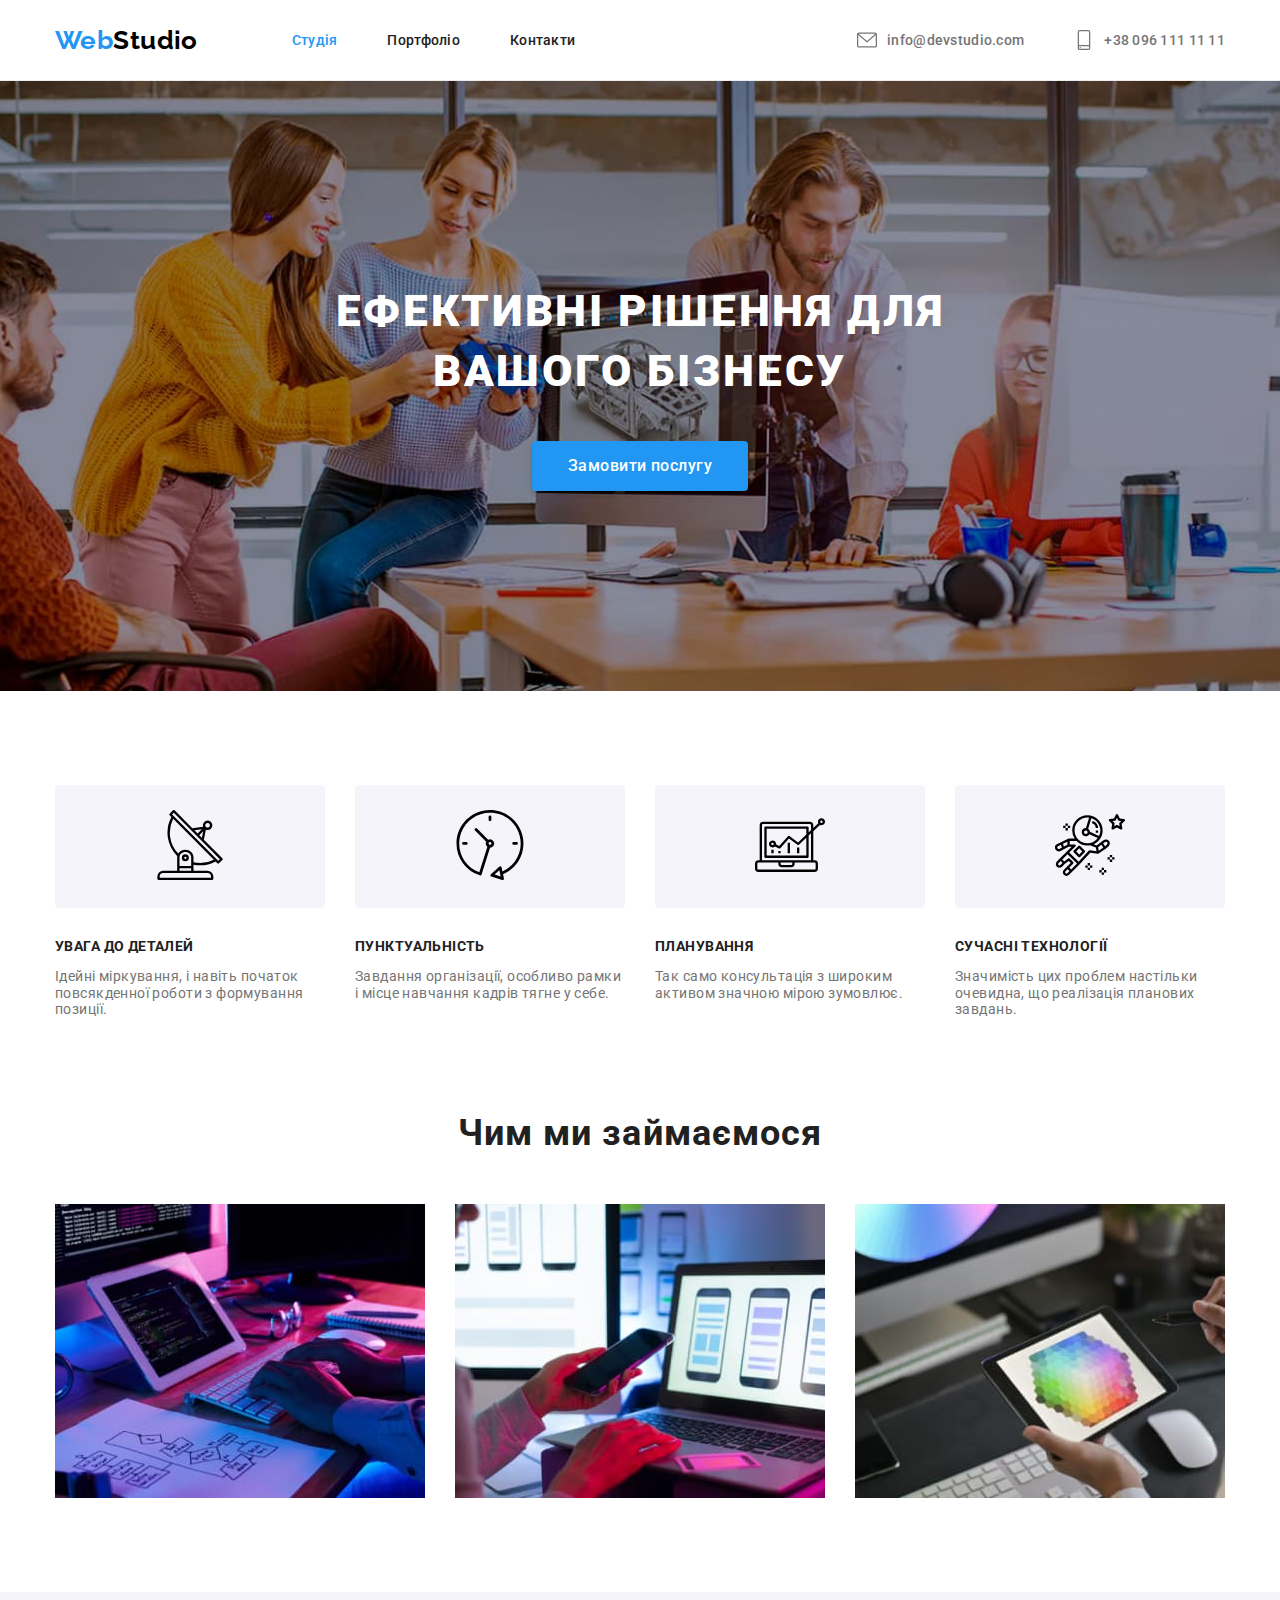
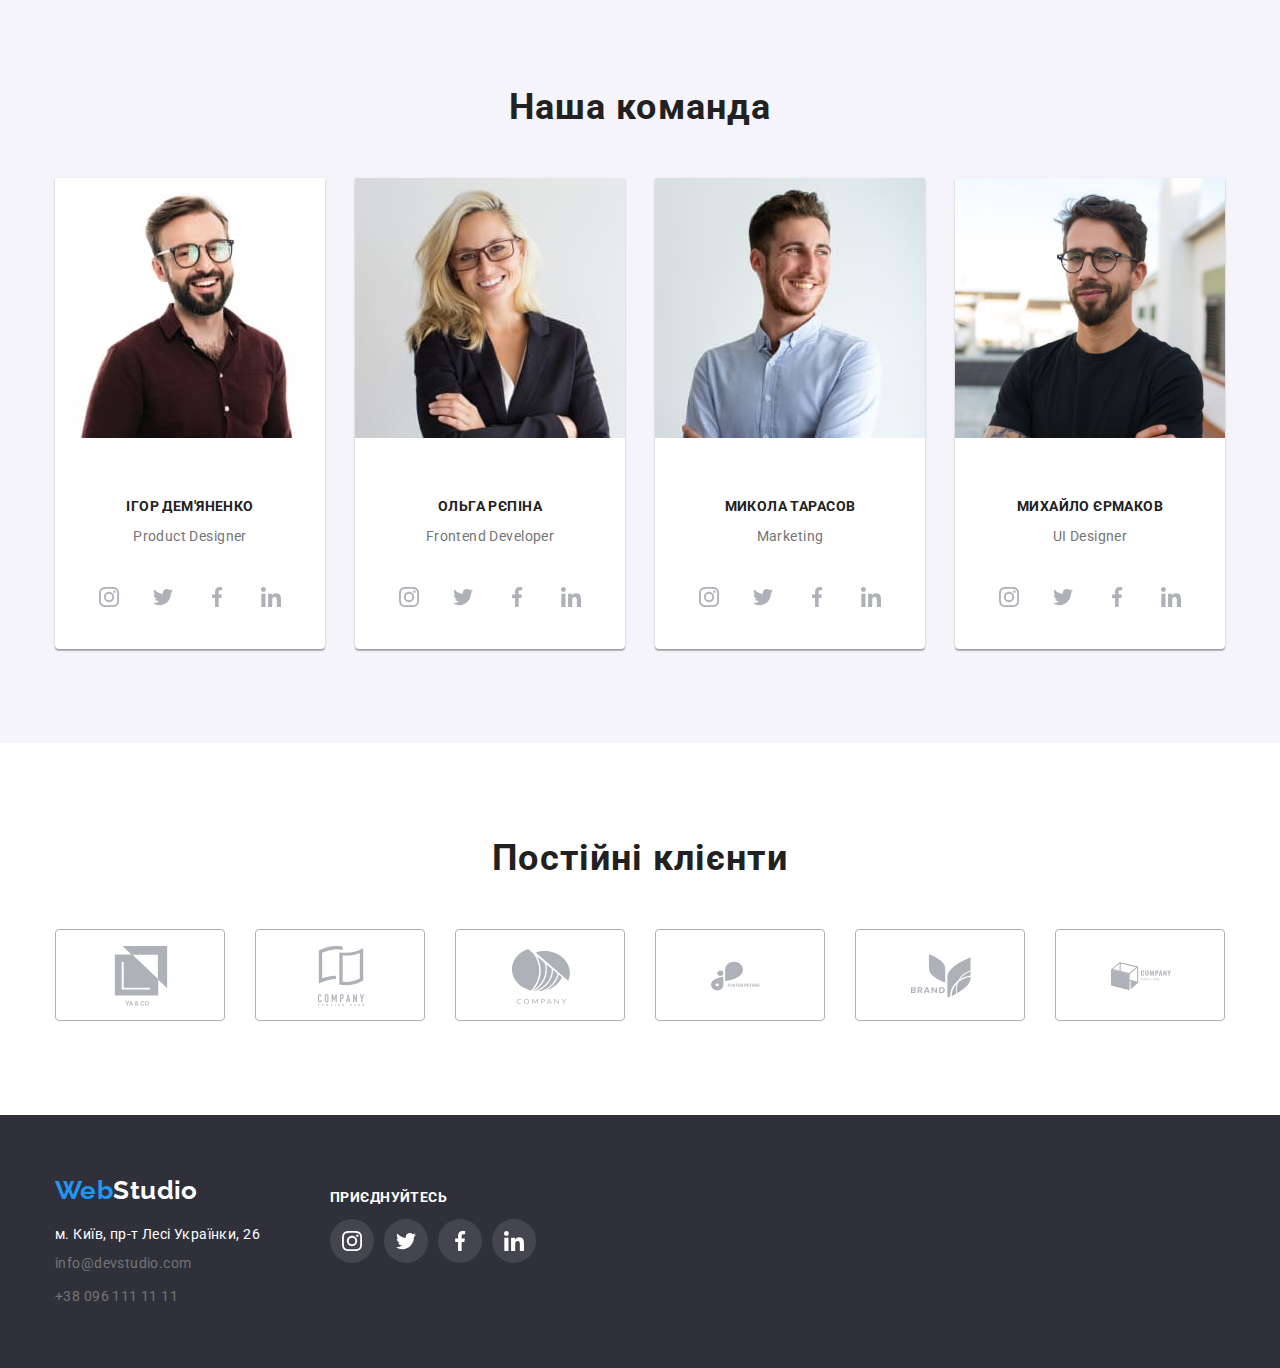
==== index.html @ eabfee30 "first push" ====
<!DOCTYPE html>
<html lang="uk">
  <head>
    <meta charset="UTF-8" />
    <meta http-equiv="X-UA-Compatible" content="IE=edge" />
    <meta name="viewport" content="width=device-width, initial-scale=1.0" />
    <title>Студія</title>
    <link
      href="https://fonts.googleapis.com/css2?family=Raleway:wght@700&family=Roboto:wght@400;500;700;900&display=swap"
      rel="stylesheet"
    />
    <link
      rel="stylesheet"
      href="https://cdnjs.cloudflare.com/ajax/libs/modern-normalize/1.0.0/modern-normalize.min.css"
    />
    <link rel="stylesheet" href="./css/style.css" />
  </head>
  <body>
    <!-- header -->
    <header class="header">
      <div class="container header-box">
        <nav class="header-nav">
          <a class="logo logo-header" href="./index.html"><span>Web</span>Studio</a>
          <ul class="nav-list">
            <li class="header-item">
              <a class="header-link current-page" href="./index.html">Студія</a>
            </li>
            <li class="header-item">
              <a class="header-link" href="./portfolio.html">Портфоліо</a>
            </li>
            <li class="header-item"><a class="header-link" href="#">Контакти</a></li>
          </ul>
        </nav>
        <ul class="header-list">
          <li class="header-item">
            <a class="header-contact" href="mailto:info@devstudio.com">
              <svg class="header-contact-icon" width="20" height="20">
                <use href="./images/icons.svg#mail"></use>
              </svg>
              info@devstudio.com</a
            >
          </li>
          <li class="header-item">
            <a class="header-contact" href="tel:+380961111111">
              <svg class="header-contact-icon" width="20" height="20">
                <use href="./images/icons.svg#phone"></use>
              </svg>
              +38 096 111 11 11</a
            >
          </li>
        </ul>
      </div>
    </header>

    <main>
      <!-- section 1 -->
      <section class="main-section overlay">
        <div class="container">
          <h1 class="main-header">Ефективні рішення для вашого бізнесу</h1>
          <button class="accent-button" type="button">Замовити послугу</button>
        </div>
      </section>
      <!-- section 2 -->
      <section class="section">
        <div class="container">
          <h2 class="visually-hidden">Наші особливості</h2>
          <ul class="section-list image-box">
            <li class="section-item">
              <div class="section-icon-box">
                <svg class="section-icon" width="70px" height="70px">
                  <use href="./images/icons.svg#antenna"></use>
                </svg>
              </div>

              <h3 class="item-header">Увага до деталей</h3>
              <p class="item-text">
                Ідейні міркування, і навіть початок повсякденної роботи з формування позиції.
              </p>
            </li>
            <li class="section-item">
              <div class="section-icon-box">
                <svg class="section-icon" width="70px" height="70px">
                  <use href="./images/icons.svg#clock"></use>
                </svg>
              </div>
              <h3 class="item-header">Пунктуальність</h3>
              <p class="item-text">
                Завдання організації, особливо рамки і місце навчання кадрів тягне у себе.
              </p>
            </li>
            <li class="section-item">
              <div class="section-icon-box">
                <svg class="section-icon" width="70px" height="70px">
                  <use href="./images/icons.svg#diagram"></use>
                </svg>
              </div>
              <h3 class="item-header">Планування</h3>
              <p class="item-text">
                Так само консультація з широким активом значною мірою зумовлює.
              </p>
            </li>
            <li class="section-item">
              <div class="section-icon-box">
                <svg class="section-icon" width="70px" height="70px">
                  <use href="./images/icons.svg#astronaut"></use>
                </svg>
              </div>
              <h3 class="item-header">Сучасні технології</h3>
              <p class="item-text">
                Значимість цих проблем настільки очевидна, що реалізація планових завдань.
              </p>
            </li>
          </ul>
        </div>
      </section>
      <!-- section 3 -->
      <section class="section image-section">
        <div class="container">
          <h2 class="section-header">Чим ми займаємося</h2>
          <ul class="section-list image-box">
            <li class="section-image-item">
              <img
                class="section-image"
                src="./images/aboutUs/img1.jpg"
                alt="людина працює на комп'ютері"
                width="370"
              />
            </li>
            <li class="section-image-item">
              <img
                class="section-image"
                src="./images/aboutUs/img2.jpg"
                alt="людина працює на телефоні"
                width="370"
              />
            </li>
            <li class="section-image-item">
              <img
                class="section-image"
                src="./images/aboutUs/img3.jpg"
                alt="людина працює на планшеті"
                width="370"
              />
            </li>
          </ul>
        </div>
      </section>
      <!-- section 4 -->
      <section class="section team-section">
        <div class="container">
          <h2 class="section-header">Наша команда</h2>
          <ul class="section-list image-box">
            <li class="section-item item-box">
              <img class="section-image" src="./images/ourTeam/ihor.jpg" alt="Ігор" width="270" />
              <div class="text-box">
                <h3 class="item-header">Ігор Дем'яненко</h3>
                <p class="item-text">Product Designer</p>
              </div>
              <!-- icons -->
              <ul class="socials">
                <li class="socials-item">
                  <a
                    class="socials-link"
                    href="https://www.instagram.com/"
                    target="_blank"
                    aria-label="instagram"
                    rel="noopener noreferrer"
                  >
                    <svg class="socials-icon" width="20" height="20">
                      <use href="./images/icons.svg#instagram"></use>
                    </svg>
                  </a>
                </li>
                <li class="socials-item">
                  <a
                    class="socials-link"
                    href="https://twitter.com/"
                    target="_blank"
                    aria-label="twitter"
                    rel="noopener noreferrer"
                  >
                    <svg class="socials-icon" width="20" height="20">
                      <use href="./images/icons.svg#twitter"></use>
                    </svg>
                  </a>
                </li>
                <li class="socials-item">
                  <a
                    class="socials-link"
                    href="https://www.facebook.com/"
                    target="_blank"
                    aria-label="facebook"
                    rel="noopener noreferrer"
                  >
                    <svg class="socials-icon" width="20" height="20">
                      <use href="./images/icons.svg#facebook"></use>
                    </svg>
                  </a>
                </li>
                <li class="socials-item">
                  <a
                    class="socials-link"
                    href="https://www.linkedin.com/"
                    target="_blank"
                    aria-label="linkedin"
                    rel="noopener noreferrer"
                  >
                    <svg class="socials-icon" width="20" height="20">
                      <use href="./images/icons.svg#linkedin"></use>
                    </svg>
                  </a>
                </li>
              </ul>
            </li>
            <li class="section-item item-box">
              <img class="section-image" src="./images/ourTeam/olha.jpg" alt="Ольга" width="270" />
              <div class="text-box">
                <h3 class="item-header">Ольга Рєпіна</h3>
                <p class="item-text">Frontend Developer</p>
              </div>
              <ul class="socials">
                <li class="socials-item">
                  <a
                    class="socials-link"
                    href="https://www.instagram.com/"
                    target="_blank"
                    aria-label="instagram"
                    rel="noopener noreferrer"
                  >
                    <svg class="socials-icon" width="20" height="20">
                      <use href="./images/icons.svg#instagram"></use>
                    </svg>
                  </a>
                </li>
                <li class="socials-item">
                  <a
                    class="socials-link"
                    href="https://twitter.com/"
                    target="_blank"
                    aria-label="twitter"
                    rel="noopener noreferrer"
                  >
                    <svg class="socials-icon" width="20" height="20">
                      <use href="./images/icons.svg#twitter"></use>
                    </svg>
                  </a>
                </li>
                <li class="socials-item">
                  <a
                    class="socials-link"
                    href="https://www.facebook.com/"
                    target="_blank"
                    aria-label="facebook"
                    rel="noopener noreferrer"
                  >
                    <svg class="socials-icon" width="20" height="20">
                      <use href="./images/icons.svg#facebook"></use>
                    </svg>
                  </a>
                </li>
                <li class="socials-item">
                  <a
                    class="socials-link"
                    href="https://www.linkedin.com/"
                    target="_blank"
                    aria-label="linkedin"
                    rel="noopener noreferrer"
                  >
                    <svg class="socials-icon" width="20" height="20">
                      <use href="./images/icons.svg#linkedin"></use>
                    </svg>
                  </a>
                </li>
              </ul>
            </li>
            <li class="section-item item-box">
              <img
                class="section-image"
                src="./images/ourTeam/mykola.jpg"
                alt="Микола"
                width="270"
              />
              <div class="text-box">
                <h3 class="item-header">Микола Тарасов</h3>
                <p class="item-text">Marketing</p>
              </div>
              <ul class="socials">
                <li class="socials-item">
                  <a
                    class="socials-link"
                    href="https://www.instagram.com/"
                    target="_blank"
                    aria-label="instagram"
                    rel="noopener noreferrer"
                  >
                    <svg class="socials-icon" width="20" height="20">
                      <use href="./images/icons.svg#instagram"></use>
                    </svg>
                  </a>
                </li>
                <li class="socials-item">
                  <a
                    class="socials-link"
                    href="https://twitter.com/"
                    target="_blank"
                    aria-label="twitter"
                    rel="noopener noreferrer"
                  >
                    <svg class="socials-icon" width="20" height="20">
                      <use href="./images/icons.svg#twitter"></use>
                    </svg>
                  </a>
                </li>
                <li class="socials-item">
                  <a
                    class="socials-link"
                    href="https://www.facebook.com/"
                    target="_blank"
                    aria-label="facebook"
                    rel="noopener noreferrer"
                  >
                    <svg class="socials-icon" width="20" height="20">
                      <use href="./images/icons.svg#facebook"></use>
                    </svg>
                  </a>
                </li>
                <li class="socials-item">
                  <a
                    class="socials-link"
                    href="https://www.linkedin.com/"
                    target="_blank"
                    aria-label="linkedin"
                    rel="noopener noreferrer"
                  >
                    <svg class="socials-icon" width="20" height="20">
                      <use href="./images/icons.svg#linkedin"></use>
                    </svg>
                  </a>
                </li>
              </ul>
            </li>
            <li class="section-item item-box">
              <img
                class="section-image"
                src="./images/ourTeam/myhailo.jpg"
                alt="Михайло"
                width="270"
              />
              <div class="text-box">
                <h3 class="item-header">Михайло Єрмаков</h3>
                <p class="item-text">UI Designer</p>
              </div>
              <ul class="socials">
                <li class="socials-item">
                  <a
                    class="socials-link"
                    href="https://www.instagram.com/"
                    target="_blank"
                    aria-label="instagram"
                    rel="noopener noreferrer"
                  >
                    <svg class="socials-icon" width="20" height="20">
                      <use href="./images/icons.svg#instagram"></use>
                    </svg>
                  </a>
                </li>
                <li class="socials-item">
                  <a
                    class="socials-link"
                    href="https://twitter.com/"
                    target="_blank"
                    aria-label="twitter"
                    rel="noopener noreferrer"
                  >
                    <svg class="socials-icon" width="20" height="20">
                      <use href="./images/icons.svg#twitter"></use>
                    </svg>
                  </a>
                </li>
                <li class="socials-item">
                  <a
                    class="socials-link"
                    href="https://www.facebook.com/"
                    target="_blank"
                    aria-label="facebook"
                    rel="noopener noreferrer"
                  >
                    <svg class="socials-icon" width="20" height="20">
                      <use href="./images/icons.svg#facebook"></use>
                    </svg>
                  </a>
                </li>
                <li class="socials-item">
                  <a
                    class="socials-link"
                    href="https://www.linkedin.com/"
                    target="_blank"
                    aria-label="linkedin"
                    rel="noopener noreferrer"
                  >
                    <svg class="socials-icon" width="20" height="20">
                      <use href="./images/icons.svg#linkedin"></use>
                    </svg>
                  </a>
                </li>
              </ul>
            </li>
          </ul>
        </div>
      </section>
      <!-- section 5 -->
      <section class="section">
        <div class="container">
          <h2 class="section-header">Постійні клієнти</h2>
          <ul class="section-list">
            <li class="client-item">
              <svg class="client-icon" width="106" height="60">
                <use class="" href="./images/icons.svg#group-1"></use>
              </svg>
            </li>
            <li class="client-item">
              <svg class="client-icon" width="106" height="60">
                <use class="" href="./images/icons.svg#group-2"></use>
              </svg>
            </li>
            <li class="client-item">
              <svg class="client-icon" width="106" height="60">
                <use class="" href="./images/icons.svg#group-3"></use>
              </svg>
            </li>
            <li class="client-item">
              <svg class="client-icon" width="106" height="60">
                <use class="" href="./images/icons.svg#group-4"></use>
              </svg>
            </li>
            <li class="client-item">
              <svg class="client-icon" width="106" height="60">
                <use class="" href="./images/icons.svg#group-5"></use>
              </svg>
            </li>
            <li class="client-item">
              <svg class="client-icon" width="106" height="60">
                <use class="" href="./images/icons.svg#group-6"></use>
              </svg>
            </li>
          </ul>
        </div>
      </section>
    </main>

    <!-- footer -->
    <footer class="footer">
      <div class="container logo-wraper">
        <div class="">
          <a class="logo logo-footer" href="#"><span>Web</span>Studio</a>
          <address class="address">
            <ul class="footer-list">
              <li class="footer-item">
                <a
                  class="footer-header"
                  href="https://goo.gl/maps/QE7qxqaoZU5Wftew7"
                  target="_blank"
                  rel="noopener noreferrer"
                  >м. Київ, пр-т Лесі Українки, 26</a
                >
              </li>
              <li class="footer-item">
                <a class="footer-text" href="mailto:info@devstudio.com">info@devstudio.com</a>
              </li>
              <li class="footer-item">
                <a class="footer-text" href="tel:+380961111111">+38 096 111 11 11</a>
              </li>
            </ul>
          </address>
        </div>
        <div class="footer-socials">
          <h3 class="footer-socials-heading">приєднуйтесь</h3>
          <ul class="socials">
            <li class="socials-item">
              <a
                class="socials-link"
                href="https://www.instagram.com/"
                target="_blank"
                aria-label="instagram"
                rel="noopener noreferrer"
              >
                <svg class="socials-icon" width="20" height="20">
                  <use href="./images/icons.svg#instagram"></use>
                </svg>
              </a>
            </li>
            <li class="socials-item">
              <a
                class="socials-link"
                href="https://twitter.com/"
                target="_blank"
                aria-label="twitter"
                rel="noopener noreferrer"
              >
                <svg class="socials-icon" width="20" height="20">
                  <use href="./images/icons.svg#twitter"></use>
                </svg>
              </a>
            </li>
            <li class="socials-item">
              <a
                class="socials-link"
                href="https://www.facebook.com/"
                target="_blank"
                aria-label="facebook"
                rel="noopener noreferrer"
              >
                <svg class="socials-icon" width="20" height="20">
                  <use href="./images/icons.svg#facebook"></use>
                </svg>
              </a>
            </li>
            <li class="socials-item">
              <a
                class="socials-link"
                href="https://www.linkedin.com/"
                target="_blank"
                aria-label="linkedin"
                rel="noopener noreferrer"
              >
                <svg class="socials-icon" width="20" height="20">
                  <use href="./images/icons.svg#linkedin"></use>
                </svg>
              </a>
            </li>
          </ul>
        </div>
      </div>
    </footer>
  </body>
</html>
---- css/style.css ----
:root {
  --logo-main-color: #000000;
  --accent-color: #2196f3;
  --button-active: #188ce8;
  --main-text-color: #212121;
  --secondary-text-color: #757575;
  --address-color: rgba(255, 255, 255, 0.6);
  --main-header-color: #ffffff;
  --background-dark-color: #2f303a;
  --team-background: #f5f4fa;
  --socials-icon-color: #AFB1B8;
}

body {
  font-size: 14px;
  font-family: 'Roboto', sans-serif;
  letter-spacing: 0.03em;
  color: var(--primary-text-color);
  background-color: var(--primary-white-color);
}

ul {
  margin: 0;
  padding: 0;
}
.container {
  width: 1200px;
  margin: 0 auto;
  padding: 0 15px;
}
a {
  text-decoration: none;
}
img {
  display: block;
  max-width: 100%;
  height: auto;
}
li {
  list-style: none;
}

  /* main */

.header {
  border-bottom: 1px solid #ececec;
}
.header-nav {
  display: flex;
  align-items: center;
}
.logo {
  font-family: 'Raleway';
  font-style: normal;
  font-weight: 700;
  font-size: 26px;
  line-height: calc(31 / 26);
  letter-spacing: 0, 03em;
  color: var(--logo-main-color);
}
.logo span {
  color: var(--accent-color);
}
.nav-list {
  display: flex;
  gap: 50px;
}

.header-list {
  display: flex;
  gap: 50px;
  align-items: center;
}

.header-item {
  font-family: 'Roboto';
  font-style: normal;
  font-weight: 500;
  line-height: calc(16 / 14);
  letter-spacing: 0.02em;
}

.header-link {
  color: var(--main-text-color);
  display: inline-block;
  padding: 32px 0;
}
.current-page {
  color: var(--accent-color);
}

.header-link:hover,
.header-link:focus,
.header-contact:hover,
.header-contact:focus,
.footer-header:hover,
.footer-header:focus,
.footer-text:hover,
.footer-text:focus {
  color: var(--accent-color);
}
.header-box {
  display: flex;
  align-items: center;
  justify-content: space-between;
}
.header-contact {
  display: flex;
  align-items: center;
  gap: 10px;
  color: var(--secondary-text-color);

}
.header-contact-icon{
  fill: currentColor;
}
/*  section 2 */
.main-section {
  background-color: var(--background-dark-color);
  padding-top: 200px ;
  padding-bottom: 200px ;
}
.overlay{
  display: flex;
  margin-left: auto;
  margin-right: auto;
  max-width: 1600px;
  background-image: url(../images/overlay.jpg);
  background-size: cover;
  background-position: center;
  background-repeat: no-repeat;
  
  

}
.main-header {
  font-weight: 900;
  font-size: 44px;
  line-height: calc(60 / 44);
  text-align: center;
  letter-spacing: 0.06em;
  text-transform: uppercase;
  color: var(--main-header-color);
  width: 700px;
  margin: 0 auto 40px auto;
}

.button {
  height: 38px;
  font-weight: 500;
  font-size: 16px;
  line-height: calc(26 / 16);
  text-align: center;
  letter-spacing: 0.03em;
  color: var(--main-text-color);
  border: none;
  background: var(--team-background);
  border-radius: 4px;
}

.button:hover,
.button:focus {
  background: #2196f3;
  box-shadow: 0px 3px 1px rgba(0, 0, 0, 0.1), 0px 1px 2px rgba(0, 0, 0, 0.08),
    0px 2px 2px rgba(0, 0, 0, 0.12);
  border-radius: 4px;
  cursor: pointer;
  color: var(--main-header-color);
}
.accent-button {
  display: block;
  height: 38px;
  font-weight: 500;
  font-size: 16px;
  line-height: calc(26 / 16);
  text-align: center;
  letter-spacing: 0.03em;
  color: var(--main-header-color);
  background: var(--accent-color);
  width: 216px;
  height: 50px;
  margin-left: auto;
  margin-right: auto;
  box-shadow: 0px 4px 4px rgba(0, 0, 0, 0.15);
  display: block;
  margin: 0 auto;
  border: none;
  cursor: pointer;
  border-radius: 4px;
}
.accent-button:hover,
.accent-button:focus {
  background: var(--button-active);
  box-shadow: 0px 4px 4px rgba(0, 0, 0, 0.15);
  border-radius: 4px;
}

.section {
  padding-top: 94px;
  padding-bottom: 94px;
}

.visually-hidden {
  position: absolute;
  width: 1px;
  height: 1px;
  margin: -1px;
  border: 0;
  padding: 0;

  white-space: nowrap;
  clip-path: inset(100%);
  clip: rect(0 0 0 0);
  overflow: hidden;
}

.section-icon-box{
  background: #F5F4FA;
 border-radius: 4px;
}


.section-list {
  display: flex;
  gap: 30px;
}

.section-item {
  width: 270px;
}

.section-icon{
  margin: 25px 100px;
  background: #F5F4FA;
  border-radius: 4px;
}

.section-image-item {
  width: 370px;
}

.section-image {
  width: inherit;
}

.image-box {
  justify-content: center;
}
.item-header
{
  font-weight: 700;
  font-size: 14px;
  line-height: calc(16 / 14);
  letter-spacing: 0.03em;
  text-transform: uppercase;
  color: var(--main-text-color);
  margin-top: 30px;
}
.item-text,
.card-text {
  font-weight: 400;
  line-height: calc(19 / 16);
  letter-spacing: 0.03em;
  color: var(--secondary-text-color);
  margin-top: 0;
  margin-bottom: 0;
}

.section-header {
  font-weight: 700;
  font-size: 36px;
  line-height: calc(42 / 36);
  text-align: center;
  letter-spacing: 0.03em;
  color: var(--main-text-color);
  margin-bottom: 50px;
  margin-top: 0%;
}

.item-box {
  background: #ffffff;
  box-shadow: 0px 1px 3px rgba(0, 0, 0, 0.12), 0px 1px 1px rgba(0, 0, 0, 0.14),
    0px 2px 1px rgba(0, 0, 0, 0.2);
  border-radius: 0px 0px 4px 4px;
  text-align: center;
}

.text-box {
  padding: 30px;

}
.image-section {
  padding-top: 0;
}
.team-section {
  background: #f5f4fa;
}
.footer {
  background-color: var(--background-dark-color);
  padding-top: 60px;
  padding-bottom: 60px;
}

.footer-header {
  font-style: normal;
  font-weight: 400;
  font-size: 14px;
  line-height: calc(16 / 14);
  letter-spacing: 0.03em;
  color: var(--main-header-color);
}
.footer-text {
  font-family: 'Roboto';
  font-style: normal;
  font-weight: 400;
  font-size: 14px;
  line-height: calc(24 / 14);
  letter-spacing: 0.03em;
  color: var(--secondary-text-color);
}

  /* portfolio */

.button-list {
  display: flex;
  justify-content: center;
  margin-bottom: 50px;
}
.button-item:not(:last-child) {
  margin-right: 8px;
}
.button-box {
  display: inline-block;
  padding: 6px 22px;
}
.card-list {
  width: inherit;
  display: flex;
  justify-content: center;
  flex-wrap: wrap;
  margin: -15px;
}

.card-item {
  margin: 15px;
  background: var(--main-header-color);
  width: 370px;
}
.card-item:hover,
.card-item:focus{
  box-shadow: 0px 1px 1px rgba(0, 0, 0, 0.12), 0px 4px 4px rgba(0, 0, 0, 0.06), 1px 4px 6px rgba(0, 0, 0, 0.16);
}

.card-header {
  font-weight: 700;
  line-height: calc(16 / 14);

  margin-top: 0;
}
.card-box {
  padding: 20px 24px;
  border-left: 1px solid #eeeeee;
  border-bottom: 1px solid #eeeeee;
  border-right: 1px solid #eeeeee;
}

.card-header {
  color: #212121;
  margin-bottom: 0;
  font-size: 18px;
  line-height: calc(36 / 18);
  letter-spacing: 0.06em;
}

.card-text {
  margin-top: 4px;
  font-size: 16px;
  line-height: calc(30 / 16);
  letter-spacing: 0.03em;
}



.logo-header {
  margin-right: 94px;
}

.logo-wraper{
  display: flex;
  gap: 70px;
}

.logo-footer {
  color: var(--main-header-color);
}

.address {
  margin-top: 20px;
}
.footer-item:not(:last-child) {
  margin-bottom: 9px;
}

  /* socials */

.socials{
  display: flex;
  gap: 10px;
  justify-content: center;
  padding-bottom: 30px;
}

.socials-item{

}

.socials-link{
  display: flex;
  align-items: center;
  justify-content: center;
  width: 44px;
  height: 44px;
  color: var(--socials-icon-color);
  background-color: var(--main-header-color);
  border-radius: 50px;
}

.socials-icon{
  fill: currentColor;
  
}

.socials-link:hover,
.socials-link:focus{
  color: var(--main-header-color);
  background-color: var(--accent-color);
}

.client-item{
  padding: 16px 32px;
  width: 170px;
  height: 92px;
  border: 1px solid var(--socials-icon-color);
  border-radius: 4px;
  color: var(--socials-icon-color);
}

.client-icon{
  fill: var(--socials-icon-color);
}
.client-item:hover,
.client-item:focus{
  color: var(--accent-color);
  border: 1px solid var(--accent-color);
}
.client-icon:hover,
.client-icon:focus{
  fill: currentColor;
}
/* .footer-socials*/

.footer-socials {
  display: inline-block;
}

.footer-socials-heading {
  font-weight: 700;
  font-size: 14px;
  line-height: calc(16 / 14);
  letter-spacing: 0.03em;
  text-transform: uppercase;
  color: var(--main-header-color);
}

.footer-socials .socials-link {
  color: var(--main-header-color);
  background-color: rgba(255, 255, 255, 0.1);
}

.footer-socials .socials-link:hover,
.footer-socials .socials-link:focus  {
  color: var(--main-header-color);
  background-color: var(--accent-color);
}
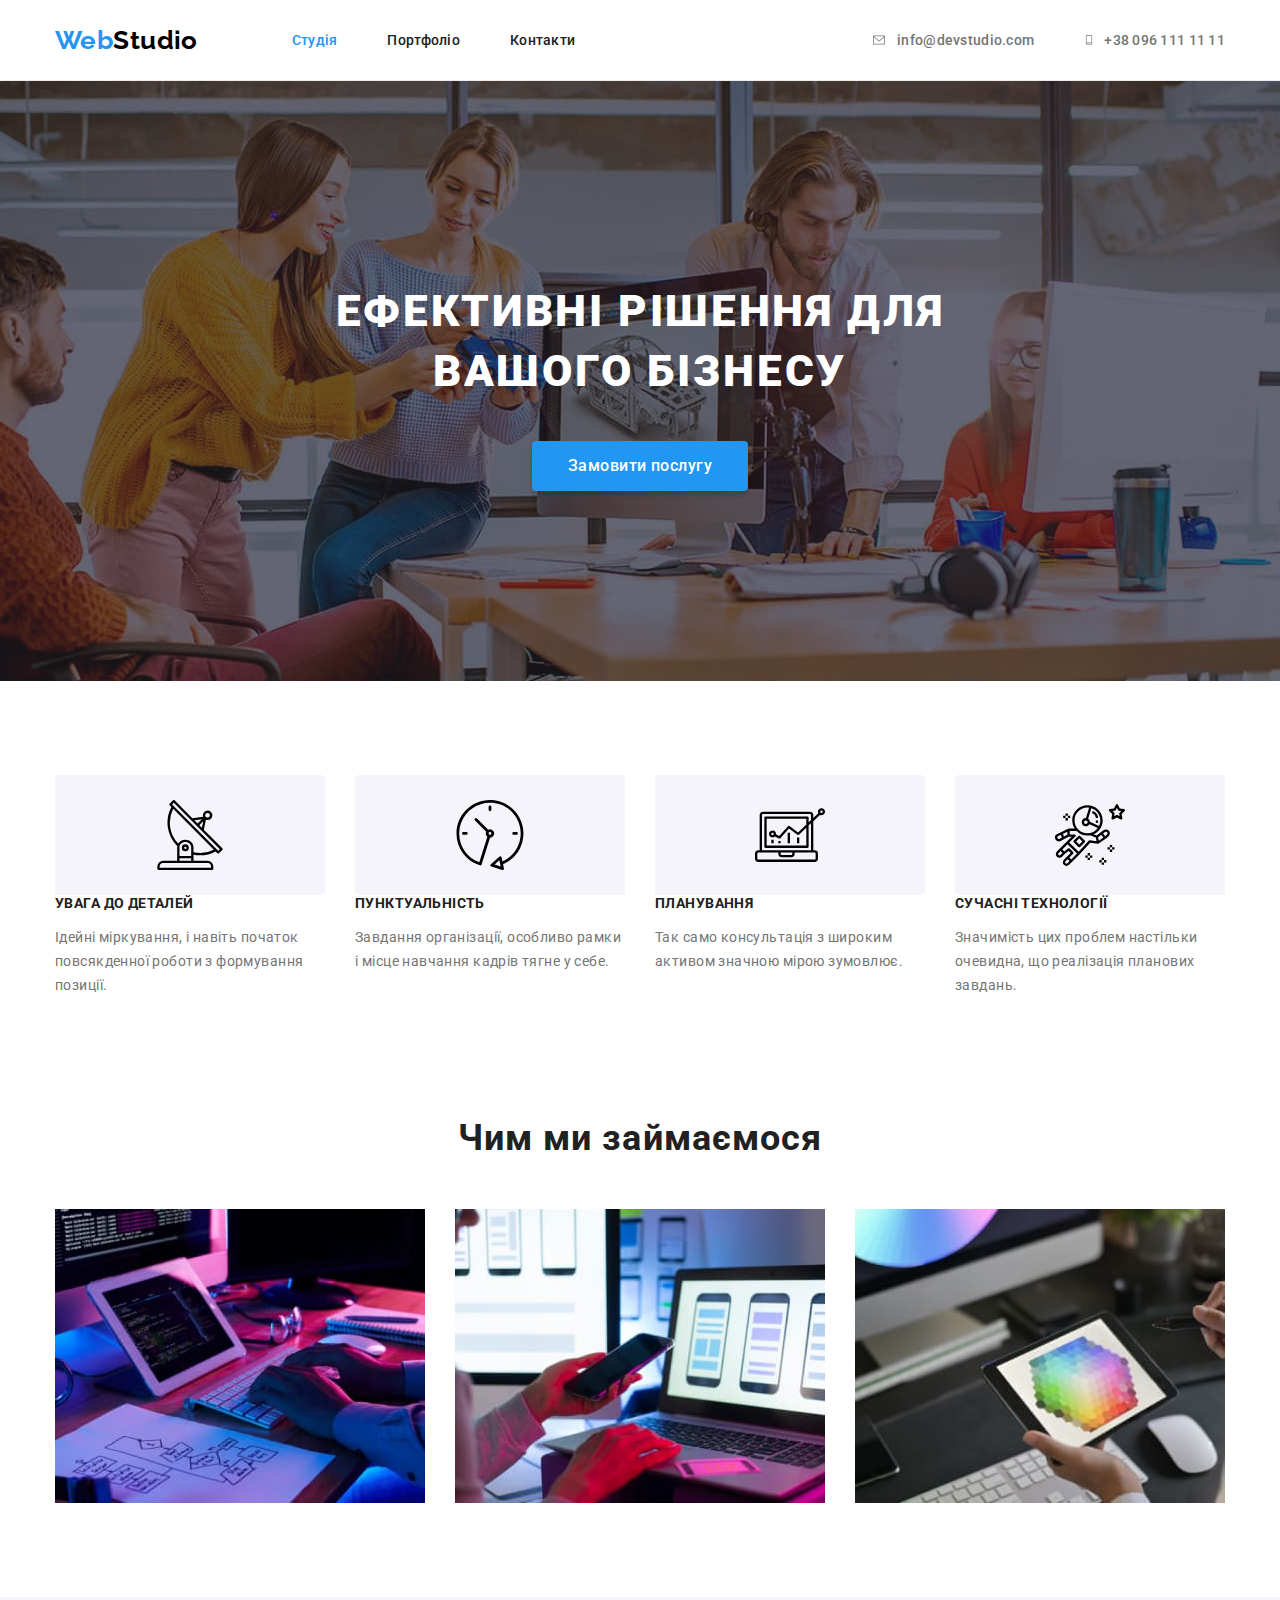
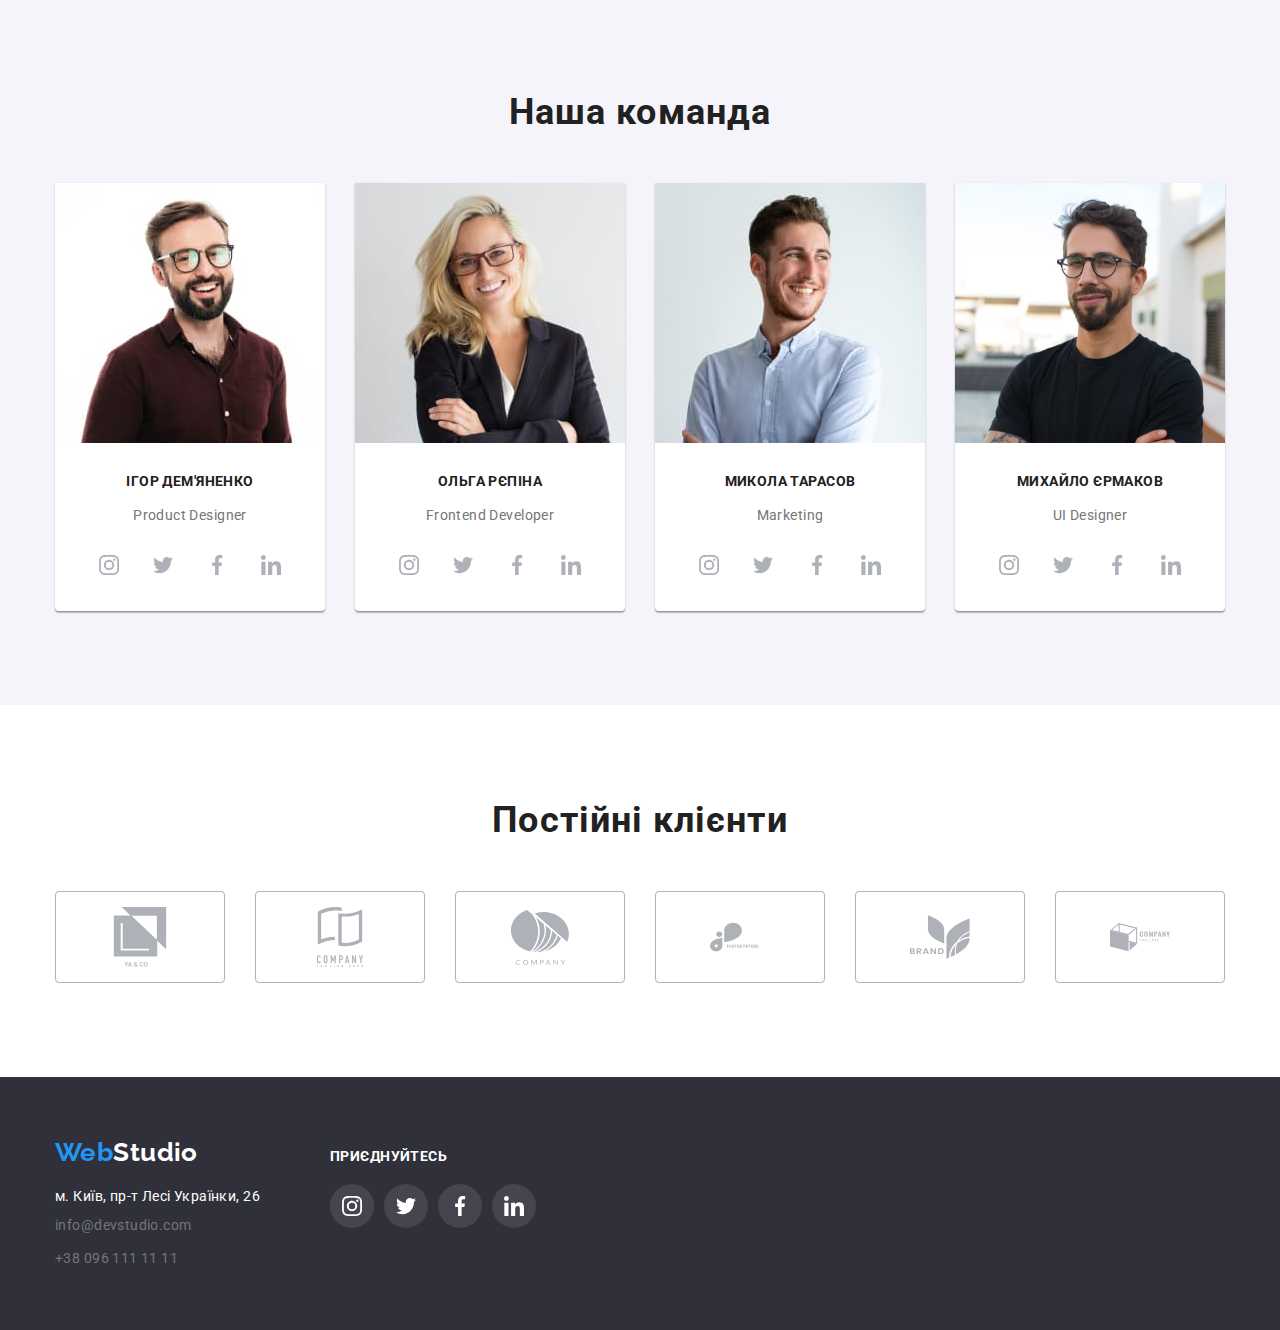
==== commit f4b72817: "mail & phone is incorrect" ====
--- a/index.html
+++ b/index.html
@@ -34,7 +34,7 @@
         <ul class="header-list">
           <li class="header-item">
             <a class="header-contact" href="mailto:info@devstudio.com">
-              <svg class="header-contact-icon" width="20" height="20">
+              <svg class="header-contact-icon" width="16" height="12">
                 <use href="./images/icons.svg#mail"></use>
               </svg>
               info@devstudio.com</a
@@ -42,7 +42,7 @@
           </li>
           <li class="header-item">
             <a class="header-contact" href="tel:+380961111111">
-              <svg class="header-contact-icon" width="20" height="20">
+              <svg class="header-contact-icon" width="10" height="16">
                 <use href="./images/icons.svg#phone"></use>
               </svg>
               +38 096 111 11 11</a
@@ -155,123 +155,124 @@
               <div class="text-box">
                 <h3 class="item-header">Ігор Дем'яненко</h3>
                 <p class="item-text">Product Designer</p>
-              </div>
-              <!-- icons -->
-              <ul class="socials">
-                <li class="socials-item">
-                  <a
-                    class="socials-link"
-                    href="https://www.instagram.com/"
-                    target="_blank"
-                    aria-label="instagram"
-                    rel="noopener noreferrer"
-                  >
-                    <svg class="socials-icon" width="20" height="20">
-                      <use href="./images/icons.svg#instagram"></use>
-                    </svg>
-                  </a>
-                </li>
-                <li class="socials-item">
-                  <a
-                    class="socials-link"
-                    href="https://twitter.com/"
-                    target="_blank"
-                    aria-label="twitter"
-                    rel="noopener noreferrer"
-                  >
-                    <svg class="socials-icon" width="20" height="20">
-                      <use href="./images/icons.svg#twitter"></use>
-                    </svg>
-                  </a>
-                </li>
-                <li class="socials-item">
-                  <a
-                    class="socials-link"
-                    href="https://www.facebook.com/"
-                    target="_blank"
-                    aria-label="facebook"
-                    rel="noopener noreferrer"
-                  >
-                    <svg class="socials-icon" width="20" height="20">
-                      <use href="./images/icons.svg#facebook"></use>
-                    </svg>
-                  </a>
-                </li>
-                <li class="socials-item">
-                  <a
-                    class="socials-link"
-                    href="https://www.linkedin.com/"
-                    target="_blank"
-                    aria-label="linkedin"
-                    rel="noopener noreferrer"
-                  >
-                    <svg class="socials-icon" width="20" height="20">
-                      <use href="./images/icons.svg#linkedin"></use>
-                    </svg>
-                  </a>
-                </li>
-              </ul>
+                <!-- icons -->
+                <ul class="socials">
+                  <li class="socials-item">
+                    <a
+                      class="socials-link"
+                      href="https://www.instagram.com/"
+                      target="_blank"
+                      aria-label="instagram"
+                      rel="noopener noreferrer"
+                    >
+                      <svg class="socials-icon" width="20" height="20">
+                        <use href="./images/icons.svg#instagram"></use>
+                      </svg>
+                    </a>
+                  </li>
+                  <li class="socials-item">
+                    <a
+                      class="socials-link"
+                      href="https://twitter.com/"
+                      target="_blank"
+                      aria-label="twitter"
+                      rel="noopener noreferrer"
+                    >
+                      <svg class="socials-icon" width="20" height="20">
+                        <use href="./images/icons.svg#twitter"></use>
+                      </svg>
+                    </a>
+                  </li>
+                  <li class="socials-item">
+                    <a
+                      class="socials-link"
+                      href="https://www.facebook.com/"
+                      target="_blank"
+                      aria-label="facebook"
+                      rel="noopener noreferrer"
+                    >
+                      <svg class="socials-icon" width="20" height="20">
+                        <use href="./images/icons.svg#facebook"></use>
+                      </svg>
+                    </a>
+                  </li>
+                  <li class="socials-item">
+                    <a
+                      class="socials-link"
+                      href="https://www.linkedin.com/"
+                      target="_blank"
+                      aria-label="linkedin"
+                      rel="noopener noreferrer"
+                    >
+                      <svg class="socials-icon" width="20" height="20">
+                        <use href="./images/icons.svg#linkedin"></use>
+                      </svg>
+                    </a>
+                  </li>
+                </ul>
+              </div>
             </li>
             <li class="section-item item-box">
               <img class="section-image" src="./images/ourTeam/olha.jpg" alt="Ольга" width="270" />
               <div class="text-box">
                 <h3 class="item-header">Ольга Рєпіна</h3>
                 <p class="item-text">Frontend Developer</p>
-              </div>
-              <ul class="socials">
-                <li class="socials-item">
-                  <a
-                    class="socials-link"
-                    href="https://www.instagram.com/"
-                    target="_blank"
-                    aria-label="instagram"
-                    rel="noopener noreferrer"
-                  >
-                    <svg class="socials-icon" width="20" height="20">
-                      <use href="./images/icons.svg#instagram"></use>
-                    </svg>
-                  </a>
-                </li>
-                <li class="socials-item">
-                  <a
-                    class="socials-link"
-                    href="https://twitter.com/"
-                    target="_blank"
-                    aria-label="twitter"
-                    rel="noopener noreferrer"
-                  >
-                    <svg class="socials-icon" width="20" height="20">
-                      <use href="./images/icons.svg#twitter"></use>
-                    </svg>
-                  </a>
-                </li>
-                <li class="socials-item">
-                  <a
-                    class="socials-link"
-                    href="https://www.facebook.com/"
-                    target="_blank"
-                    aria-label="facebook"
-                    rel="noopener noreferrer"
-                  >
-                    <svg class="socials-icon" width="20" height="20">
-                      <use href="./images/icons.svg#facebook"></use>
-                    </svg>
-                  </a>
-                </li>
-                <li class="socials-item">
-                  <a
-                    class="socials-link"
-                    href="https://www.linkedin.com/"
-                    target="_blank"
-                    aria-label="linkedin"
-                    rel="noopener noreferrer"
-                  >
-                    <svg class="socials-icon" width="20" height="20">
-                      <use href="./images/icons.svg#linkedin"></use>
-                    </svg>
-                  </a>
-                </li>
-              </ul>
+
+                <ul class="socials">
+                  <li class="socials-item">
+                    <a
+                      class="socials-link"
+                      href="https://www.instagram.com/"
+                      target="_blank"
+                      aria-label="instagram"
+                      rel="noopener noreferrer"
+                    >
+                      <svg class="socials-icon" width="20" height="20">
+                        <use href="./images/icons.svg#instagram"></use>
+                      </svg>
+                    </a>
+                  </li>
+                  <li class="socials-item">
+                    <a
+                      class="socials-link"
+                      href="https://twitter.com/"
+                      target="_blank"
+                      aria-label="twitter"
+                      rel="noopener noreferrer"
+                    >
+                      <svg class="socials-icon" width="20" height="20">
+                        <use href="./images/icons.svg#twitter"></use>
+                      </svg>
+                    </a>
+                  </li>
+                  <li class="socials-item">
+                    <a
+                      class="socials-link"
+                      href="https://www.facebook.com/"
+                      target="_blank"
+                      aria-label="facebook"
+                      rel="noopener noreferrer"
+                    >
+                      <svg class="socials-icon" width="20" height="20">
+                        <use href="./images/icons.svg#facebook"></use>
+                      </svg>
+                    </a>
+                  </li>
+                  <li class="socials-item">
+                    <a
+                      class="socials-link"
+                      href="https://www.linkedin.com/"
+                      target="_blank"
+                      aria-label="linkedin"
+                      rel="noopener noreferrer"
+                    >
+                      <svg class="socials-icon" width="20" height="20">
+                        <use href="./images/icons.svg#linkedin"></use>
+                      </svg>
+                    </a>
+                  </li>
+                </ul>
+              </div>
             </li>
             <li class="section-item item-box">
               <img
@@ -283,61 +284,62 @@
               <div class="text-box">
                 <h3 class="item-header">Микола Тарасов</h3>
                 <p class="item-text">Marketing</p>
-              </div>
-              <ul class="socials">
-                <li class="socials-item">
-                  <a
-                    class="socials-link"
-                    href="https://www.instagram.com/"
-                    target="_blank"
-                    aria-label="instagram"
-                    rel="noopener noreferrer"
-                  >
-                    <svg class="socials-icon" width="20" height="20">
-                      <use href="./images/icons.svg#instagram"></use>
-                    </svg>
-                  </a>
-                </li>
-                <li class="socials-item">
-                  <a
-                    class="socials-link"
-                    href="https://twitter.com/"
-                    target="_blank"
-                    aria-label="twitter"
-                    rel="noopener noreferrer"
-                  >
-                    <svg class="socials-icon" width="20" height="20">
-                      <use href="./images/icons.svg#twitter"></use>
-                    </svg>
-                  </a>
-                </li>
-                <li class="socials-item">
-                  <a
-                    class="socials-link"
-                    href="https://www.facebook.com/"
-                    target="_blank"
-                    aria-label="facebook"
-                    rel="noopener noreferrer"
-                  >
-                    <svg class="socials-icon" width="20" height="20">
-                      <use href="./images/icons.svg#facebook"></use>
-                    </svg>
-                  </a>
-                </li>
-                <li class="socials-item">
-                  <a
-                    class="socials-link"
-                    href="https://www.linkedin.com/"
-                    target="_blank"
-                    aria-label="linkedin"
-                    rel="noopener noreferrer"
-                  >
-                    <svg class="socials-icon" width="20" height="20">
-                      <use href="./images/icons.svg#linkedin"></use>
-                    </svg>
-                  </a>
-                </li>
-              </ul>
+
+                <ul class="socials">
+                  <li class="socials-item">
+                    <a
+                      class="socials-link"
+                      href="https://www.instagram.com/"
+                      target="_blank"
+                      aria-label="instagram"
+                      rel="noopener noreferrer"
+                    >
+                      <svg class="socials-icon" width="20" height="20">
+                        <use href="./images/icons.svg#instagram"></use>
+                      </svg>
+                    </a>
+                  </li>
+                  <li class="socials-item">
+                    <a
+                      class="socials-link"
+                      href="https://twitter.com/"
+                      target="_blank"
+                      aria-label="twitter"
+                      rel="noopener noreferrer"
+                    >
+                      <svg class="socials-icon" width="20" height="20">
+                        <use href="./images/icons.svg#twitter"></use>
+                      </svg>
+                    </a>
+                  </li>
+                  <li class="socials-item">
+                    <a
+                      class="socials-link"
+                      href="https://www.facebook.com/"
+                      target="_blank"
+                      aria-label="facebook"
+                      rel="noopener noreferrer"
+                    >
+                      <svg class="socials-icon" width="20" height="20">
+                        <use href="./images/icons.svg#facebook"></use>
+                      </svg>
+                    </a>
+                  </li>
+                  <li class="socials-item">
+                    <a
+                      class="socials-link"
+                      href="https://www.linkedin.com/"
+                      target="_blank"
+                      aria-label="linkedin"
+                      rel="noopener noreferrer"
+                    >
+                      <svg class="socials-icon" width="20" height="20">
+                        <use href="./images/icons.svg#linkedin"></use>
+                      </svg>
+                    </a>
+                  </li>
+                </ul>
+              </div>
             </li>
             <li class="section-item item-box">
               <img
@@ -349,61 +351,62 @@
               <div class="text-box">
                 <h3 class="item-header">Михайло Єрмаков</h3>
                 <p class="item-text">UI Designer</p>
-              </div>
-              <ul class="socials">
-                <li class="socials-item">
-                  <a
-                    class="socials-link"
-                    href="https://www.instagram.com/"
-                    target="_blank"
-                    aria-label="instagram"
-                    rel="noopener noreferrer"
-                  >
-                    <svg class="socials-icon" width="20" height="20">
-                      <use href="./images/icons.svg#instagram"></use>
-                    </svg>
-                  </a>
-                </li>
-                <li class="socials-item">
-                  <a
-                    class="socials-link"
-                    href="https://twitter.com/"
-                    target="_blank"
-                    aria-label="twitter"
-                    rel="noopener noreferrer"
-                  >
-                    <svg class="socials-icon" width="20" height="20">
-                      <use href="./images/icons.svg#twitter"></use>
-                    </svg>
-                  </a>
-                </li>
-                <li class="socials-item">
-                  <a
-                    class="socials-link"
-                    href="https://www.facebook.com/"
-                    target="_blank"
-                    aria-label="facebook"
-                    rel="noopener noreferrer"
-                  >
-                    <svg class="socials-icon" width="20" height="20">
-                      <use href="./images/icons.svg#facebook"></use>
-                    </svg>
-                  </a>
-                </li>
-                <li class="socials-item">
-                  <a
-                    class="socials-link"
-                    href="https://www.linkedin.com/"
-                    target="_blank"
-                    aria-label="linkedin"
-                    rel="noopener noreferrer"
-                  >
-                    <svg class="socials-icon" width="20" height="20">
-                      <use href="./images/icons.svg#linkedin"></use>
-                    </svg>
-                  </a>
-                </li>
-              </ul>
+
+                <ul class="socials">
+                  <li class="socials-item">
+                    <a
+                      class="socials-link"
+                      href="https://www.instagram.com/"
+                      target="_blank"
+                      aria-label="instagram"
+                      rel="noopener noreferrer"
+                    >
+                      <svg class="socials-icon" width="20" height="20">
+                        <use href="./images/icons.svg#instagram"></use>
+                      </svg>
+                    </a>
+                  </li>
+                  <li class="socials-item">
+                    <a
+                      class="socials-link"
+                      href="https://twitter.com/"
+                      target="_blank"
+                      aria-label="twitter"
+                      rel="noopener noreferrer"
+                    >
+                      <svg class="socials-icon" width="20" height="20">
+                        <use href="./images/icons.svg#twitter"></use>
+                      </svg>
+                    </a>
+                  </li>
+                  <li class="socials-item">
+                    <a
+                      class="socials-link"
+                      href="https://www.facebook.com/"
+                      target="_blank"
+                      aria-label="facebook"
+                      rel="noopener noreferrer"
+                    >
+                      <svg class="socials-icon" width="20" height="20">
+                        <use href="./images/icons.svg#facebook"></use>
+                      </svg>
+                    </a>
+                  </li>
+                  <li class="socials-item">
+                    <a
+                      class="socials-link"
+                      href="https://www.linkedin.com/"
+                      target="_blank"
+                      aria-label="linkedin"
+                      rel="noopener noreferrer"
+                    >
+                      <svg class="socials-icon" width="20" height="20">
+                        <use href="./images/icons.svg#linkedin"></use>
+                      </svg>
+                    </a>
+                  </li>
+                </ul>
+              </div>
             </li>
           </ul>
         </div>
@@ -414,34 +417,46 @@
           <h2 class="section-header">Постійні клієнти</h2>
           <ul class="section-list">
             <li class="client-item">
-              <svg class="client-icon" width="106" height="60">
-                <use class="" href="./images/icons.svg#group-1"></use>
-              </svg>
+              <a class="client-link" href="">
+                <svg class="client-icon" width="106" height="60">
+                  <use class="" href="./images/icons.svg#group-1"></use>
+                </svg>
+              </a>
             </li>
             <li class="client-item">
-              <svg class="client-icon" width="106" height="60">
-                <use class="" href="./images/icons.svg#group-2"></use>
-              </svg>
+              <a class="client-link" href="#" >
+                <svg class="client-icon" width="106" height="60">
+                  <use class="" href="./images/icons.svg#group-2"></use>
+                </svg>
+              </a>
             </li>
             <li class="client-item">
-              <svg class="client-icon" width="106" height="60">
-                <use class="" href="./images/icons.svg#group-3"></use>
-              </svg>
+              <a class="client-link" href="#">
+                <svg class="client-icon" width="106" height="60">
+                  <use class="" href="./images/icons.svg#group-3"></use>
+                </svg>
+              </a>
             </li>
             <li class="client-item">
-              <svg class="client-icon" width="106" height="60">
-                <use class="" href="./images/icons.svg#group-4"></use>
-              </svg>
+              <a class="client-link" href="#">
+                <svg class="client-icon" width="106" height="60">
+                  <use class="" href="./images/icons.svg#group-4"></use>
+                </svg>
+              </a>
             </li>
             <li class="client-item">
-              <svg class="client-icon" width="106" height="60">
-                <use class="" href="./images/icons.svg#group-5"></use>
-              </svg>
+              <a class="client-link" href="#">
+                <svg class="client-icon" width="106" height="60">
+                  <use class="" href="./images/icons.svg#group-5"></use>
+                </svg>
+              </a>
             </li>
             <li class="client-item">
-              <svg class="client-icon" width="106" height="60">
-                <use class="" href="./images/icons.svg#group-6"></use>
-              </svg>
+              <a class="client-link" href="#">
+                <svg class="client-icon" width="106" height="60">
+                  <use class="" href="./images/icons.svg#group-6"></use>
+                </svg>
+              </a>
             </li>
           </ul>
         </div>
@@ -474,7 +489,7 @@
           </address>
         </div>
         <div class="footer-socials">
-          <h3 class="footer-socials-heading">приєднуйтесь</h3>
+          <p class="footer-socials-heading">приєднуйтесь</p>
           <ul class="socials">
             <li class="socials-item">
               <a
--- a/css/style.css
+++ b/css/style.css
@@ -9,6 +9,7 @@
   --background-dark-color: #2f303a;
   --team-background: #f5f4fa;
   --socials-icon-color: #AFB1B8;
+  --main-header-bgc: #C4C4C4;
 }
 
 body {
@@ -125,13 +126,12 @@
   margin-left: auto;
   margin-right: auto;
   max-width: 1600px;
-  background-image: url(../images/overlay.jpg);
+  max-height: 600px;
+  background-image: linear-gradient(to right, rgba(47, 48, 58, 0.4), rgba(47, 48, 58, 0.4)), url(../images/overlay.jpg);
   background-size: cover;
   background-position: center;
   background-repeat: no-repeat;
-  
-  
-
+  background-color: var(--main-header-bgc);
 }
 .main-header {
   font-weight: 900;
@@ -216,7 +216,12 @@
 
 .section-icon-box{
   background: #F5F4FA;
- border-radius: 4px;
+  border-radius: 4px;
+  width: 100%;
+  height: 120px;
+  display: flex;
+  justify-content: center;
+  align-items: center;
 }
 
 
@@ -227,10 +232,10 @@
 
 .section-item {
   width: 270px;
+  height: 248px;
 }
 
 .section-icon{
-  margin: 25px 100px;
   background: #F5F4FA;
   border-radius: 4px;
 }
@@ -254,17 +259,16 @@
   letter-spacing: 0.03em;
   text-transform: uppercase;
   color: var(--main-text-color);
-  margin-top: 30px;
-}
-.item-text,
-.card-text {
-  font-weight: 400;
-  line-height: calc(19 / 16);
-  letter-spacing: 0.03em;
-  color: var(--secondary-text-color);
-  margin-top: 0;
-  margin-bottom: 0;
-}
+  margin: 0;
+}
+.item-text{
+  font-size: 14px;
+  line-height: calc(24 / 14);
+  letter-spacing: 0.03em;
+  color: #757575;
+  margin-bottom: 16px;
+}
+
 
 .section-header {
   font-weight: 700;
@@ -279,11 +283,12 @@
 
 .item-box {
   background: #ffffff;
-  box-shadow: 0px 1px 3px rgba(0, 0, 0, 0.12), 0px 1px 1px rgba(0, 0, 0, 0.14),
-    0px 2px 1px rgba(0, 0, 0, 0.2);
+  box-shadow: 0px 1px 3px rgba(0, 0, 0, 0.12), 0px 1px 1px rgba(0, 0, 0, 0.14), 0px 2px 1px rgba(0, 0, 0, 0.2);
   border-radius: 0px 0px 4px 4px;
   text-align: center;
-}
+  height: 428px;
+}
+
 
 .text-box {
   padding: 30px;
@@ -294,6 +299,8 @@
 }
 .team-section {
   background: #f5f4fa;
+  width: 100%;
+  height: 708px;
 }
 .footer {
   background-color: var(--background-dark-color);
@@ -346,8 +353,12 @@
   background: var(--main-header-color);
   width: 370px;
 }
-.card-item:hover,
-.card-item:focus{
+.card-link{
+  display: block;
+}
+
+.card-link:hover,
+.card-link:focus{
   box-shadow: 0px 1px 1px rgba(0, 0, 0, 0.12), 0px 4px 4px rgba(0, 0, 0, 0.06), 1px 4px 6px rgba(0, 0, 0, 0.16);
 }
 
@@ -356,6 +367,14 @@
   line-height: calc(16 / 14);
 
   margin-top: 0;
+}
+.card-text {
+  font-weight: 400;
+  line-height: calc(19 / 16);
+  letter-spacing: 0.03em;
+  color: var(--secondary-text-color);
+  margin-top: 0;
+  margin-bottom: 0;
 }
 .card-box {
   padding: 20px 24px;
@@ -388,6 +407,7 @@
 .logo-wraper{
   display: flex;
   gap: 70px;
+  align-items: baseline;
 }
 
 .logo-footer {
@@ -407,7 +427,6 @@
   display: flex;
   gap: 10px;
   justify-content: center;
-  padding-bottom: 30px;
 }
 
 .socials-item{
@@ -437,26 +456,28 @@
 }
 
 .client-item{
-  padding: 16px 32px;
   width: 170px;
   height: 92px;
+}
+
+.client-link{
+  display: flex;
+  justify-content: center;
+  align-items: center;
+  width: 100%;
+  height: 100%;
   border: 1px solid var(--socials-icon-color);
   border-radius: 4px;
   color: var(--socials-icon-color);
-}
-
-.client-icon{
   fill: var(--socials-icon-color);
 }
-.client-item:hover,
-.client-item:focus{
-  color: var(--accent-color);
-  border: 1px solid var(--accent-color);
-}
-.client-icon:hover,
-.client-icon:focus{
-  fill: currentColor;
-}
+
+.client-link:hover,
+.client-link:focus{
+  fill: var(--accent-color);
+  border-color: var(--accent-color);
+}
+
 /* .footer-socials*/
 
 .footer-socials {
@@ -470,6 +491,8 @@
   letter-spacing: 0.03em;
   text-transform: uppercase;
   color: var(--main-header-color);
+  margin-top: 0;
+  margin-bottom: 20px;
 }
 
 .footer-socials .socials-link {
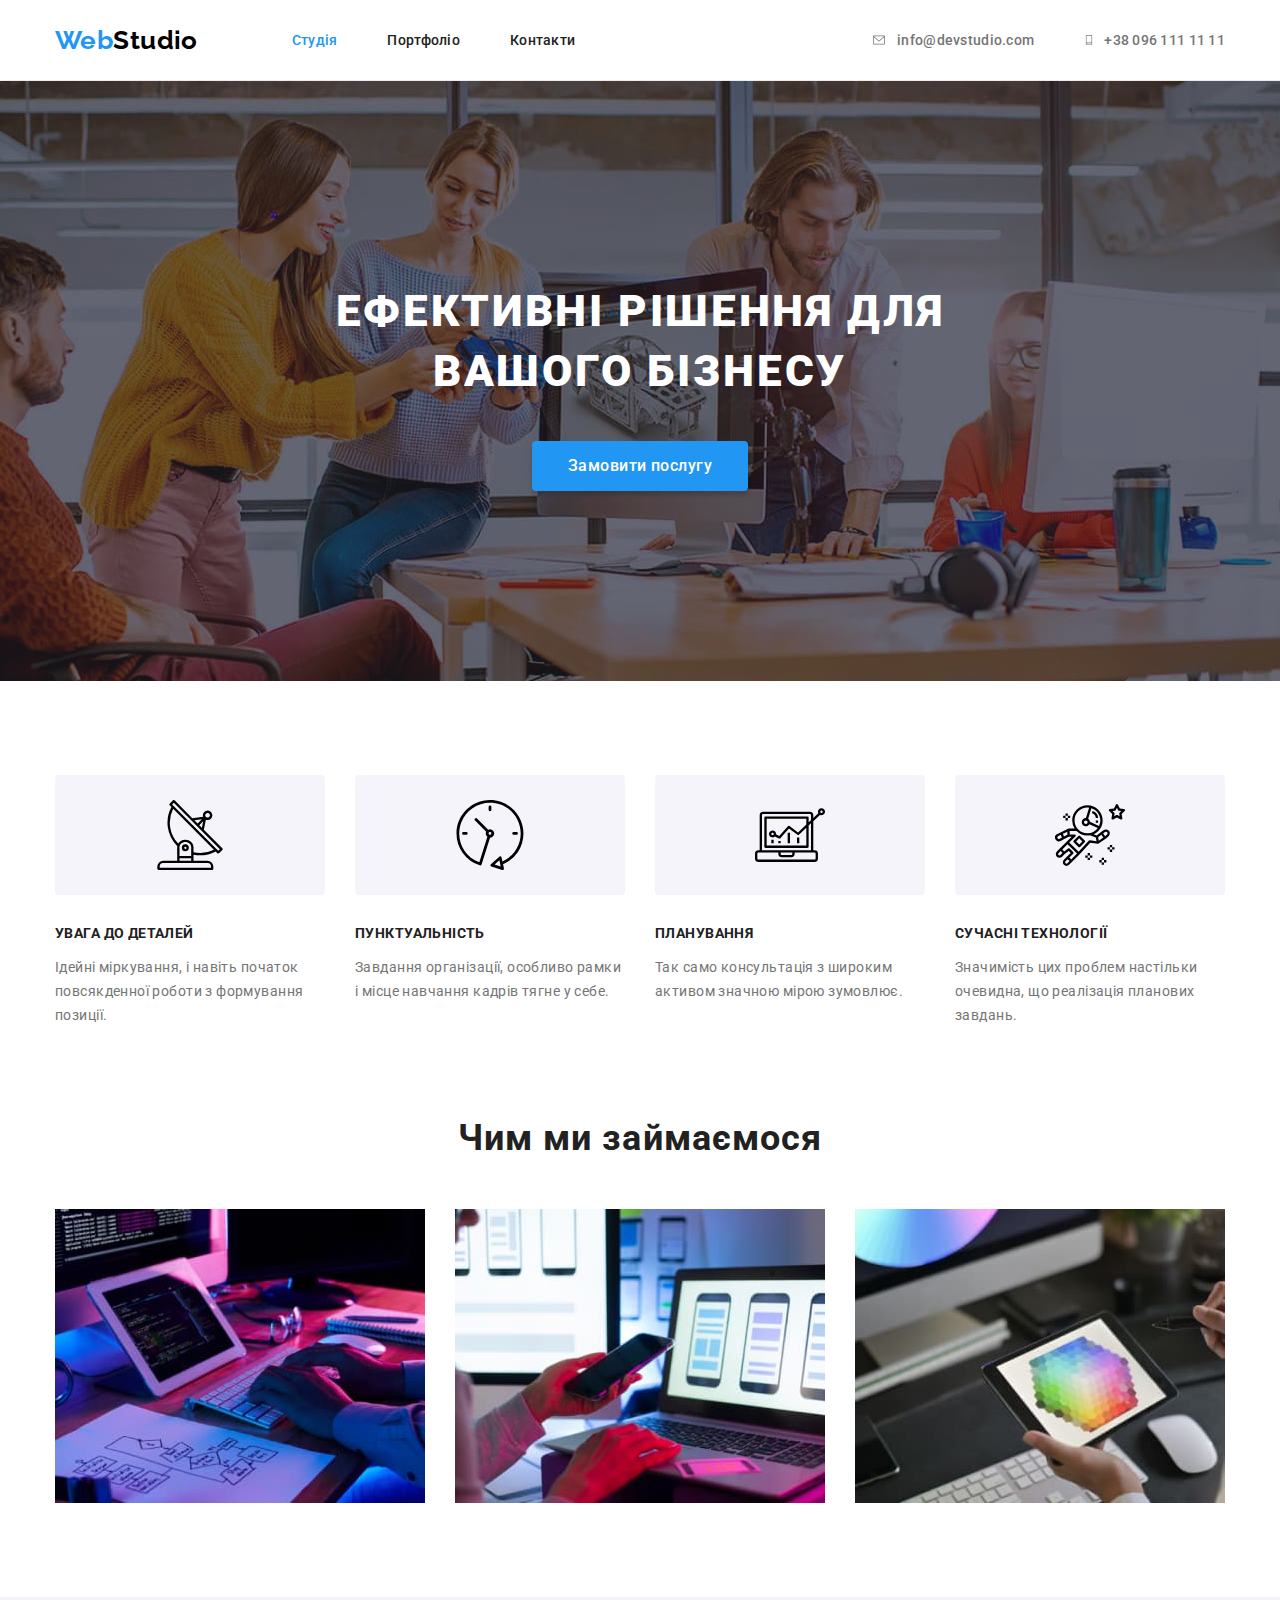
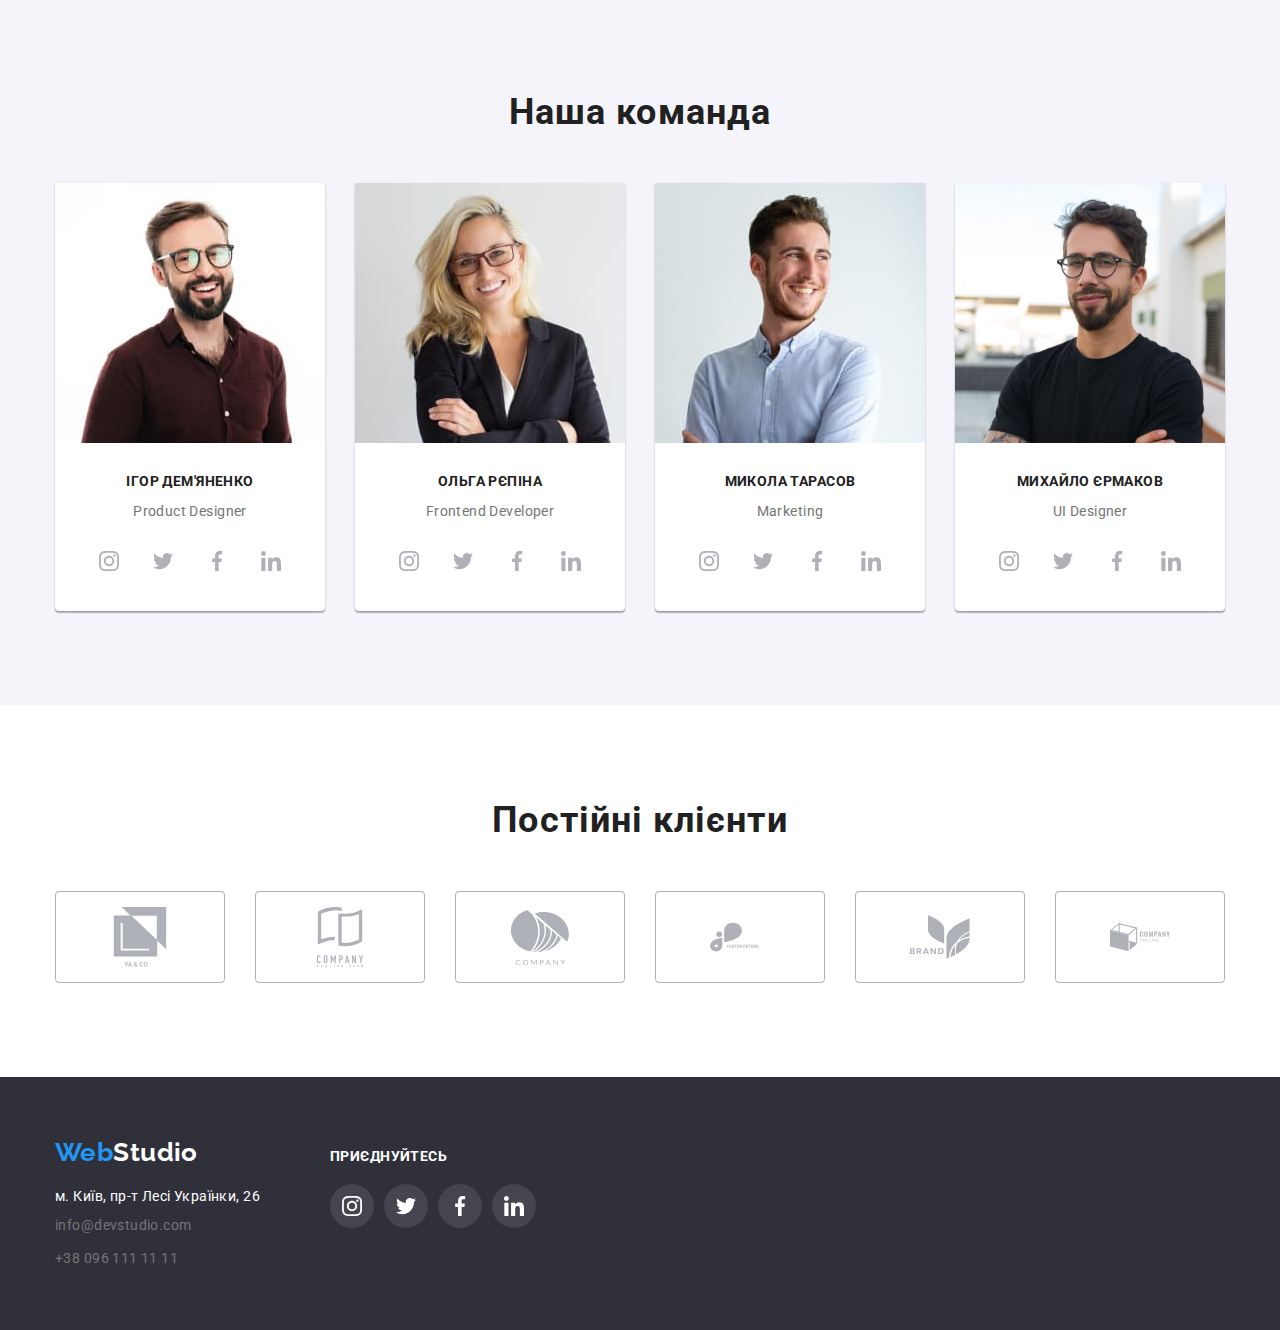
==== commit 0e53c39f: "finall" ====
--- a/index.html
+++ b/index.html
@@ -154,7 +154,7 @@
               <img class="section-image" src="./images/ourTeam/ihor.jpg" alt="Ігор" width="270" />
               <div class="text-box">
                 <h3 class="item-header">Ігор Дем'яненко</h3>
-                <p class="item-text">Product Designer</p>
+                <p class="item-subtitle">Product Designer</p>
                 <!-- icons -->
                 <ul class="socials">
                   <li class="socials-item">
@@ -216,7 +216,7 @@
               <img class="section-image" src="./images/ourTeam/olha.jpg" alt="Ольга" width="270" />
               <div class="text-box">
                 <h3 class="item-header">Ольга Рєпіна</h3>
-                <p class="item-text">Frontend Developer</p>
+                <p class="item-subtitle">Frontend Developer</p>
 
                 <ul class="socials">
                   <li class="socials-item">
@@ -283,7 +283,7 @@
               />
               <div class="text-box">
                 <h3 class="item-header">Микола Тарасов</h3>
-                <p class="item-text">Marketing</p>
+                <p class="item-subtitle">Marketing</p>
 
                 <ul class="socials">
                   <li class="socials-item">
@@ -350,7 +350,7 @@
               />
               <div class="text-box">
                 <h3 class="item-header">Михайло Єрмаков</h3>
-                <p class="item-text">UI Designer</p>
+                <p class="item-subtitle">UI Designer</p>
 
                 <ul class="socials">
                   <li class="socials-item">
--- a/css/style.css
+++ b/css/style.css
@@ -222,6 +222,7 @@
   display: flex;
   justify-content: center;
   align-items: center;
+  margin-bottom: 30px;
 }
 
 
@@ -251,8 +252,8 @@
 .image-box {
   justify-content: center;
 }
-.item-header
-{
+
+.item-header {
   font-weight: 700;
   font-size: 14px;
   line-height: calc(16 / 14);
@@ -261,14 +262,23 @@
   color: var(--main-text-color);
   margin: 0;
 }
+
 .item-text{
   font-size: 14px;
   line-height: calc(24 / 14);
   letter-spacing: 0.03em;
   color: #757575;
+  margin-bottom: 0;
+}
+
+.item-subtitle{
+  font-size: 14px;
+  line-height: calc(24 / 14);
+  letter-spacing: 0.03em;
+  color: #757575;
+  margin-top: 10px;
   margin-bottom: 16px;
 }
-
 
 .section-header {
   font-weight: 700;
